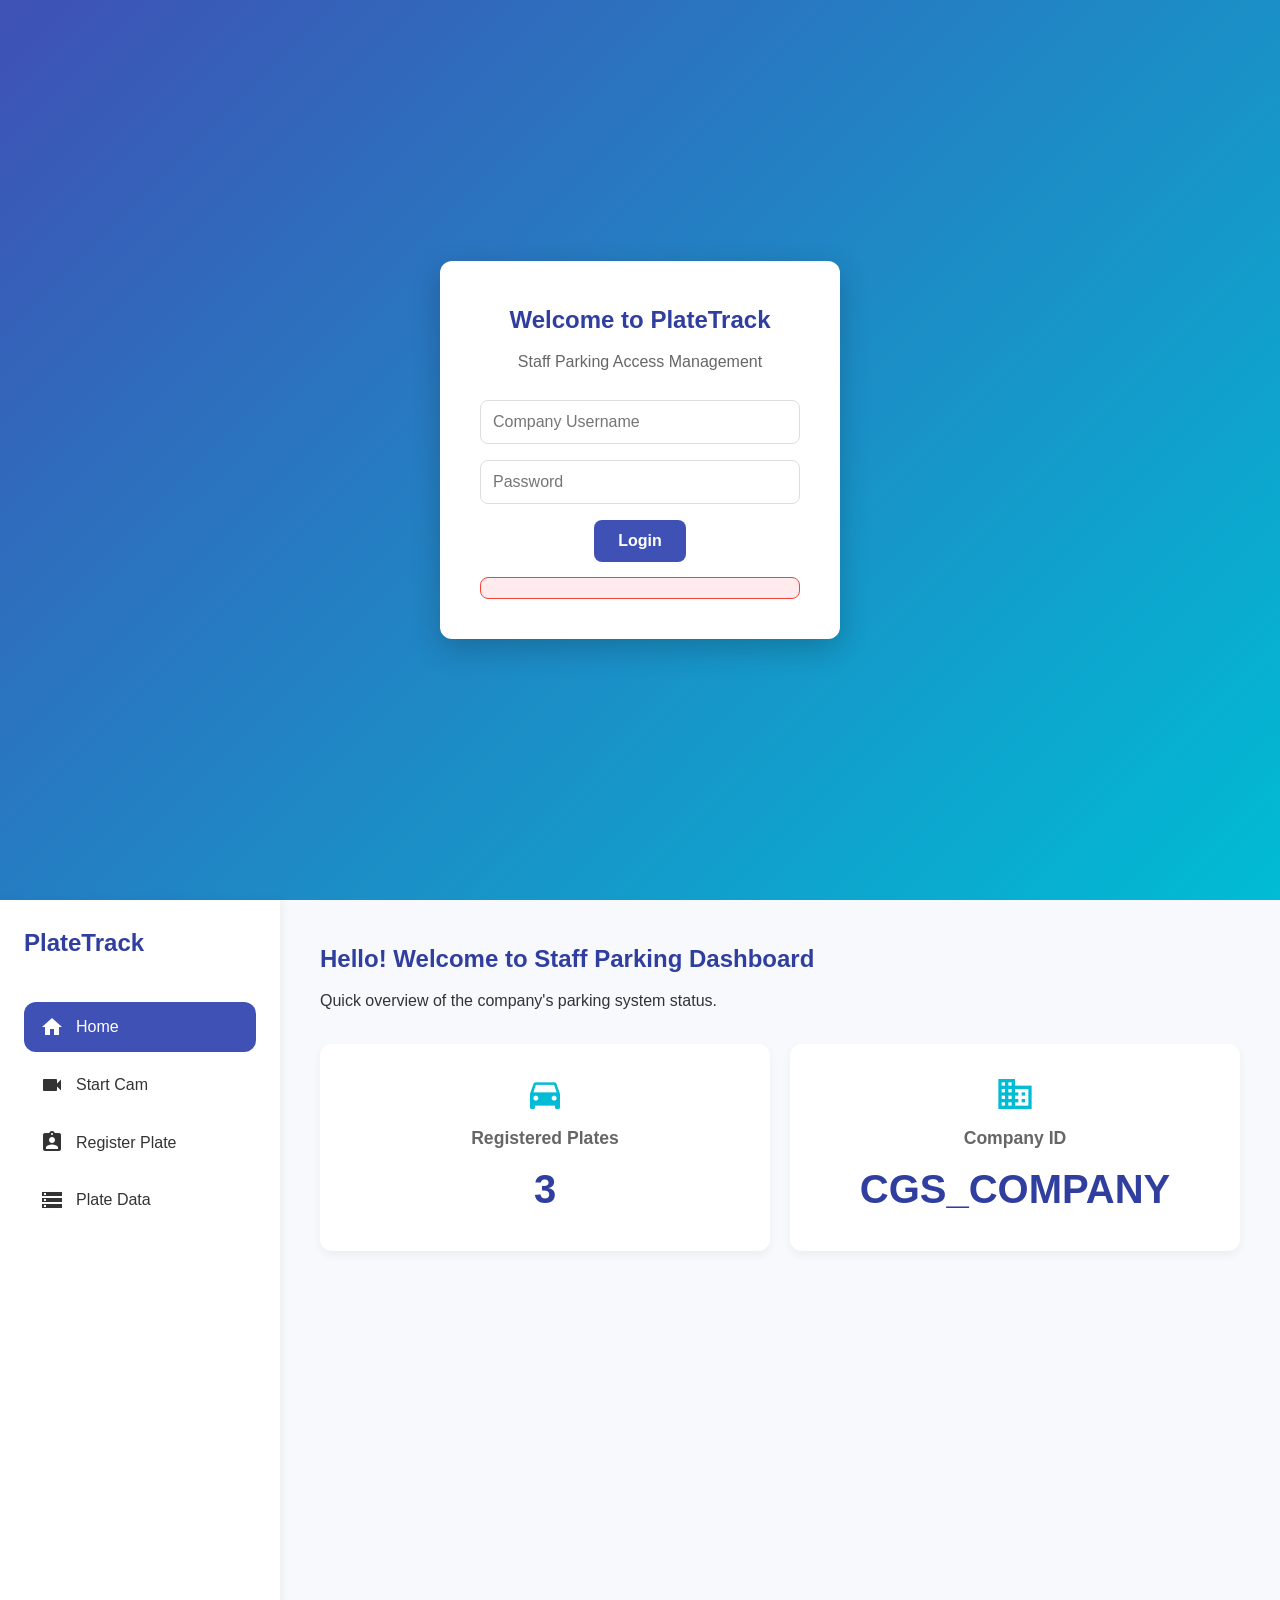
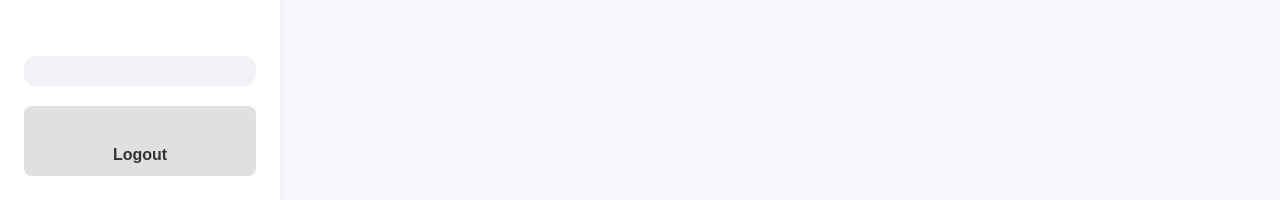
==== index.html @ 6964cb4d "Add files via upload" ====
<!DOCTYPE html>
<html lang="en">
<head>
    <meta charset="UTF-8">
    <meta name="viewport" content="width=device-width, initial-scale=1.0">
    <title>PlateTrack | Staff Parking Security</title>
    <link rel="stylesheet" href="style.css">
    <link href="https://fonts.googleapis.com/icon?family=Material+Icons" rel="stylesheet">
</head>
<body>

    <div id="app">
        <section id="login-screen" class="screen active">
            <div class="login-card">
                <h2>Welcome to PlateTrack</h2>
                <p>Staff Parking Access Management</p>
                <form id="login-form">
                    <input type="text" id="username" placeholder="Company Username" required>
                    <input type="password" id="password" placeholder="Password" required>
                    <button type="submit" class="btn primary" >Login</button>
                </form>
                <div id="login-message" class="message error"></div>
            </div>
        </section>

        <section id="dashboard-screen" class="screen">
            <aside class="sidebar">
                <div class="logo">PlateTrack</div>
                <nav class="main-nav">
                    <a href="#" class="nav-item active" data-target="home-view"><span class="material-icons">home</span>Home</a>
                    <a href="#" class="nav-item" data-target="camera-view"><span class="material-icons">videocam</span>Start Cam</a>
                    <a href="#" class="nav-item" data-target="register-view"><span class="material-icons">assignment_ind</span>Register Plate</a>
                    <a href="#" class="nav-item" data-target="data-view"><span class="material-icons">storage</span>Plate Data</a>
                </nav>
                <div class="user-profile" id="user-profile-summary">
                    </div>
                <button class="btn secondary" id="logout-btn"><span class="material-icons">logout</span>Logout</button>
            </aside>

            <main class="content">
                <div id="home-view" class="view active">
                    <h1>Hello! Welcome to Staff Parking Dashboard</h1>
                    <p>Quick overview of the company's parking system status.</p>
                    <div class="metrics">
                        <div class="metric-card">
                            <span class="material-icons">directions_car</span>
                            <h3>Registered Plates</h3>
                            <p id="total-plates-count">0</p>
                        </div>
                        <div class="metric-card">
                            <span class="material-icons">business</span>
                            <h3>Company ID</h3>
                            <p id="company-id">CGS_COMPANY</p>
                        </div>
                    </div>
                </div>

                <div id="camera-view" class="view">
                    <h1>Start Live Plate Detection</h1>
                    <p>Activate the camera for real-time license plate recognition.</p>
                    <div class="camera-feed-container">
                        <div class="camera-placeholder">
                            
                            <p>Connecting to Python Detection Service...</p>
                            <button class="btn primary large" onclick="alert('Simulating camera activation and backend connection...');">Activate Camera Feed</button>
                        </div>
                    </div>
                </div>

                <div id="register-view" class="view">
                    <h1>Register Staff License Plate</h1>
                    <p>Use this form to register or update a staff member's car plate.</p>
                    <form id="register-form" class="card form-card">
                        <input type="text" id="reg-staff-id" placeholder="Staff ID (e.g., S001)" required>
                        <input type="text" id="reg-staff-name" placeholder="Staff Name" required>
                        <input type="text" id="reg-license-plate" placeholder="License Plate (e.g., B-1234-ABC)" required>
                        <button type="submit" class="btn primary">Register / Update Plate</button>
                        <div id="register-message" class="message"></div>
                    </form>
                </div>

                <div id="data-view" class="view">
                    <h1>Staff Plate Data</h1>
                    <p>View, search, and manage all registered staff license plates.</p>
                    
                    <div class="search-bar">
                        <input type="text" id="search-plate" placeholder="Search by License Plate (e.g., B-1234-ABC)">
                        <span class="material-icons">search</span>
                    </div>

                    <div class="data-table-container card">
                        <h3>Registered Staff List</h3>
                        <table id="plate-data-table">
                            <thead>
                                <tr>
                                    <th>Staff ID</th>
                                    <th>Staff Name</th>
                                    <th>License Plate</th>
                                    <th>Date Registered</th>
                                    <th>Action</th>
                                </tr>
                            </thead>
                            <tbody id="plate-data-body">
                                </tbody>
                        </table>
                    </div>
                </div>
            </main>
        </section>
    </div>

    <script src="script.js"></script>
</body>
</html>
---- style.css ----
/* General Reset and Font */
:root {
    --color-primary: #3f51b5; /* Friendly Blue/Violet */
    --color-primary-dark: #303f9f;
    --color-secondary: #00bcd4; /* Calming Cyan */
    --color-background: #f7f9fc;
    --color-surface: #ffffff;
    --color-text: #333333;
    --color-text-light: #666666;
    --color-success: #4caf50;
    --color-error: #f44336;
    --border-radius: 12px;
}

* {
    box-sizing: border-box;
    margin: 0;
    padding: 0;
}

body {
    font-family: -apple-system, BlinkMacSystemFont, 'Segoe UI', Roboto, Helvetica, Arial, sans-serif;
    background-color: var(--color-background);
    color: var(--color-text);
    line-height: 1.6;
}

/* --- Layout Structure --- */
.screen {
    display: none;
    height: 100vh;
    width: 100%;
}

.screen.active {
    display: flex;
}

#dashboard-screen {
    display: grid;
    grid-template-columns: 280px 1fr;
    height: 100vh;
}

/* --- Sidebar & Navigation --- */
.sidebar {
    background-color: var(--color-surface);
    padding: 24px;
    display: flex;
    flex-direction: column;
    box-shadow: 2px 0 10px rgba(0, 0, 0, 0.05);
}

.logo {
    font-size: 1.5rem;
    font-weight: bold;
    color: var(--color-primary-dark);
    margin-bottom: 40px;
}

.main-nav {
    flex-grow: 1;
    display: flex;
    flex-direction: column;
    gap: 8px;
}

.nav-item {
    display: flex;
    align-items: center;
    gap: 12px;
    padding: 12px 16px;
    text-decoration: none;
    color: var(--color-text);
    border-radius: var(--border-radius);
    transition: background-color 0.2s, color 0.2s;
    font-weight: 500;
}

.nav-item:hover {
    background-color: #f0f2f5;
}

.nav-item.active {
    background-color: var(--color-primary);
    color: var(--color-surface);
}

.nav-item.active .material-icons {
    color: var(--color-surface);
}

.material-icons {
    font-size: 20px;
}

/* --- Content Area --- */
.content {
    padding: 40px;
    overflow-y: auto;
}

.view {
    display: none;
    animation: fadeIn 0.5s;
}

.view.active {
    display: block;
}

@keyframes fadeIn {
    from { opacity: 0; }
    to { opacity: 1; }
}

h1 {
    color: var(--color-primary-dark);
    margin-bottom: 10px;
}

/* --- UI Components (Rounded, Minimalist) --- */
.card {
    background-color: var(--color-surface);
    padding: 24px;
    border-radius: var(--border-radius);
    box-shadow: 0 4px 10px rgba(0, 0, 0, 0.05);
    margin-top: 20px;
}

input[type="text"], input[type="password"] {
    width: 100%;
    padding: 12px;
    margin-bottom: 16px;
    border: 1px solid #ddd;
    border-radius: 8px;
    font-size: 16px;
    transition: border-color 0.2s;
}

input[type="text"]:focus, input[type="password"]:focus {
    border-color: var(--color-primary);
    outline: none;
}

.btn {
    padding: 12px 24px;
    border: none;
    border-radius: 8px;
    cursor: pointer;
    font-size: 16px;
    font-weight: 600;
    transition: background-color 0.2s, transform 0.1s;
}

.btn.primary {
    background-color: var(--color-primary);
    color: var(--color-surface);
}

.btn.primary:hover {
    background-color: var(--color-primary-dark);
}

.btn.secondary {
    background-color: #e0e0e0;
    color: var(--color-text);
}

.btn.secondary:hover {
    background-color: #ccc;
}

.btn.danger {
    background-color: var(--color-error);
    color: var(--color-surface);
}

.btn.danger:hover {
    background-color: #d32f2f;
}

.btn.large {
    font-size: 18px;
    padding: 15px 30px;
}

/* --- Login Screen --- */
#login-screen {
    justify-content: center;
    align-items: center;
    background: linear-gradient(135deg, var(--color-primary), var(--color-secondary));
    flex-direction: column;
}

.login-card {
    background-color: var(--color-surface);
    padding: 40px;
    border-radius: var(--border-radius);
    box-shadow: 0 10px 30px rgba(0, 0, 0, 0.2);
    width: 400px;
    text-align: center;
}

.login-card h2 {
    color: var(--color-primary-dark);
    margin-bottom: 10px;
}

.login-card p {
    color: var(--color-text-light);
    margin-bottom: 25px;
}

/* --- Home View Metrics --- */
.metrics {
    display: flex;
    gap: 20px;
    margin-top: 30px;
}

.metric-card {
    flex: 1;
    display: flex;
    flex-direction: column;
    align-items: center;
    text-align: center;
    padding: 30px;
    background-color: var(--color-surface);
    border-radius: var(--border-radius);
    box-shadow: 0 4px 10px rgba(0, 0, 0, 0.05);
}

.metric-card .material-icons {
    font-size: 40px;
    color: var(--color-secondary);
    margin-bottom: 10px;
}

.metric-card h3 {
    font-size: 1.1rem;
    color: var(--color-text-light);
}

.metric-card p {
    font-size: 2.5rem;
    font-weight: 700;
    color: var(--color-primary-dark);
    margin-top: 5px;
}

/* --- Camera View --- */
.camera-feed-container {
    margin-top: 20px;
    background-color: #222;
    border-radius: var(--border-radius);
    min-height: 400px;
    display: flex;
    justify-content: center;
    align-items: center;
}

.camera-placeholder {
    color: #bbb;
    text-align: center;
    padding: 30px;
}

/* --- Data Table --- */
.search-bar {
    display: flex;
    align-items: center;
    gap: 10px;
    margin-bottom: 20px;
}

.search-bar input {
    flex-grow: 1;
    margin-bottom: 0;
}

.data-table-container {
    padding: 0; /* Remove padding from card to make table edges flush */
    overflow-x: auto;
}

.data-table-container h3 {
    padding: 20px 24px 0;
    color: var(--color-text);
}

#plate-data-table {
    width: 100%;
    border-collapse: collapse;
    margin-top: 15px;
}

#plate-data-table th, #plate-data-table td {
    padding: 15px 24px;
    text-align: left;
    border-bottom: 1px solid #eee;
}

#plate-data-table th {
    background-color: #f0f2f5;
    color: var(--color-primary-dark);
    font-weight: 600;
    text-transform: uppercase;
    font-size: 0.9rem;
}

#plate-data-table tr:hover {
    background-color: #fcfdff;
}

/* --- Messages and Warnings --- */
.message {
    padding: 10px;
    margin-top: 15px;
    border-radius: 8px;
    font-weight: 500;
    text-align: center;
}

.message.success {
    background-color: #e8f5e9;
    color: var(--color-success);
    border: 1px solid var(--color-success);
}

.message.error {
    background-color: #ffebee;
    color: var(--color-error);
    border: 1px solid var(--color-error);
}

.message.warning {
    background-color: #fffde7;
    color: #ffb300;
    border: 1px solid #ffb300;
}

/* --- User Profile Summary --- */
.user-profile {
    margin-top: 20px;
    padding: 15px;
    background-color: #f0f2f5;
    border-radius: var(--border-radius);
    margin-bottom: 20px;
}

.user-profile h4 {
    margin: 0 0 5px 0;
    color: var(--color-primary);
}

.user-profile p {
    font-size: 0.9rem;
    color: var(--color-text-light);
}
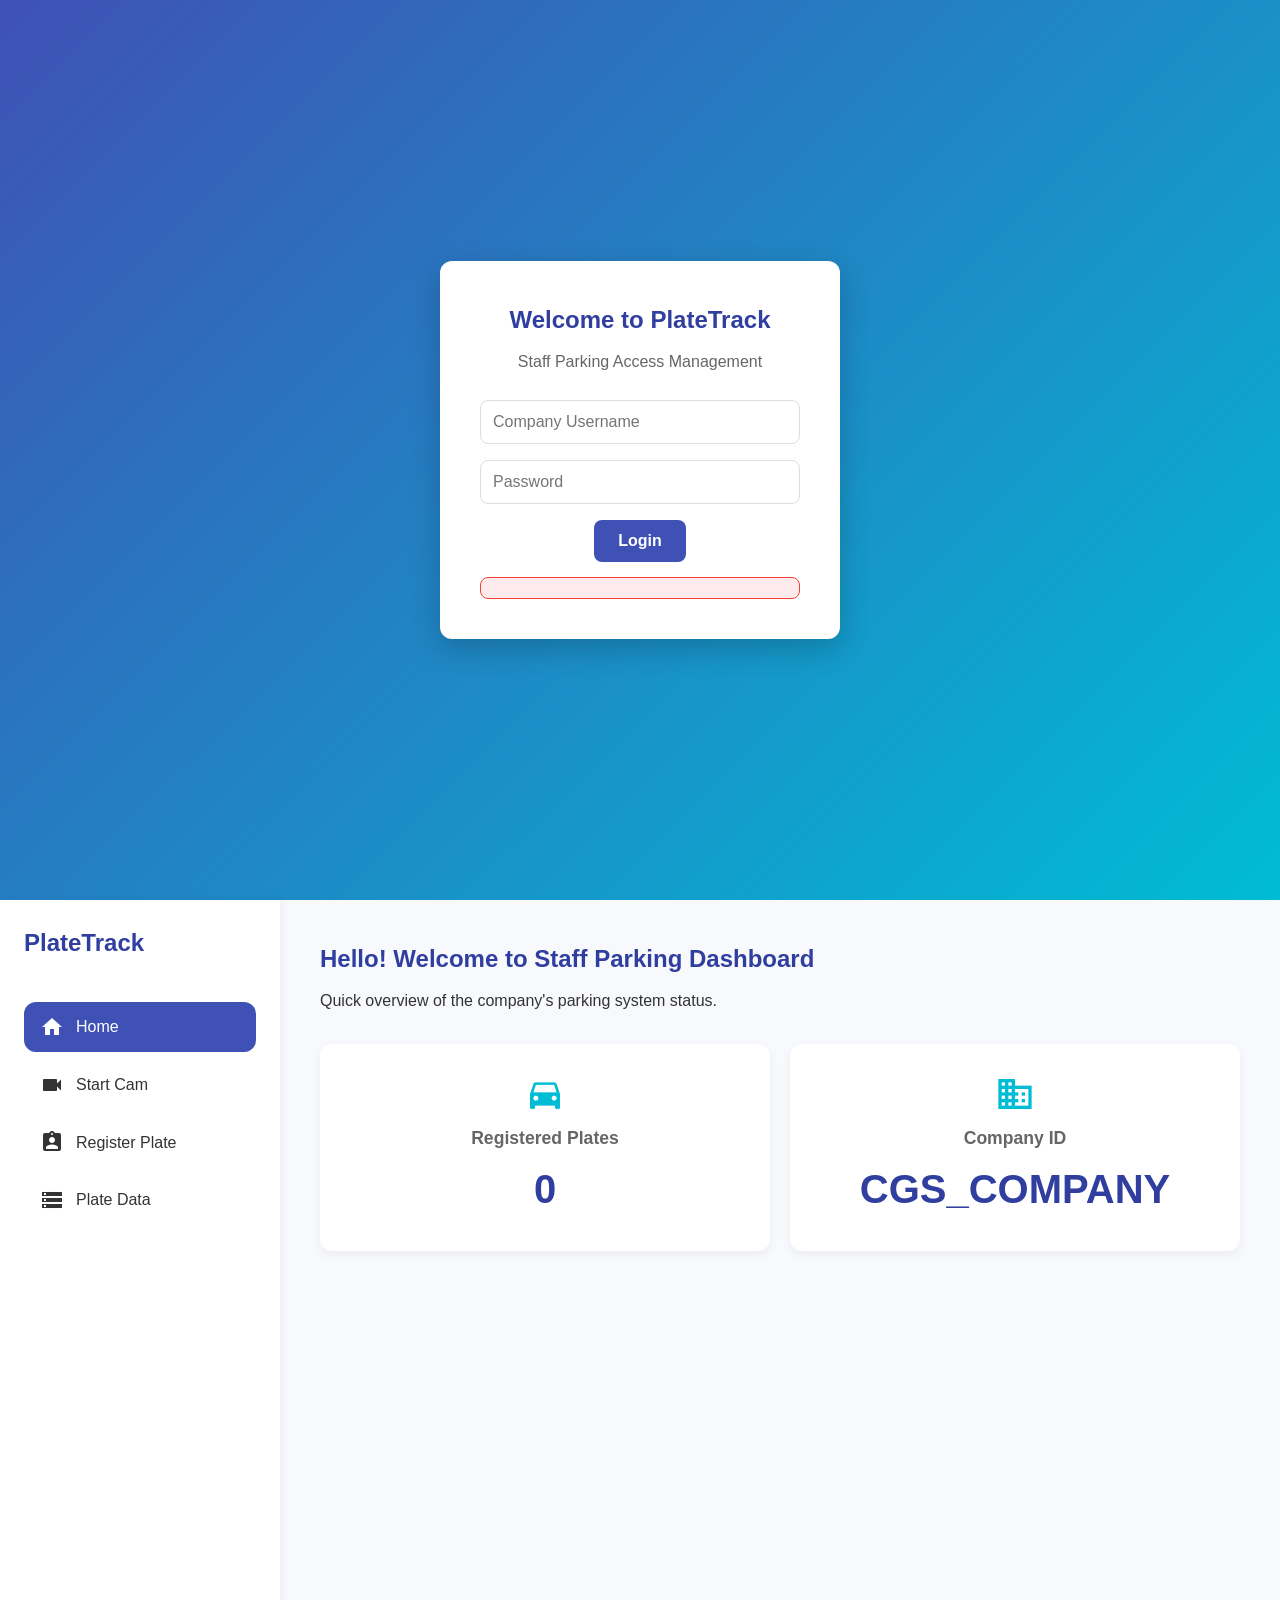
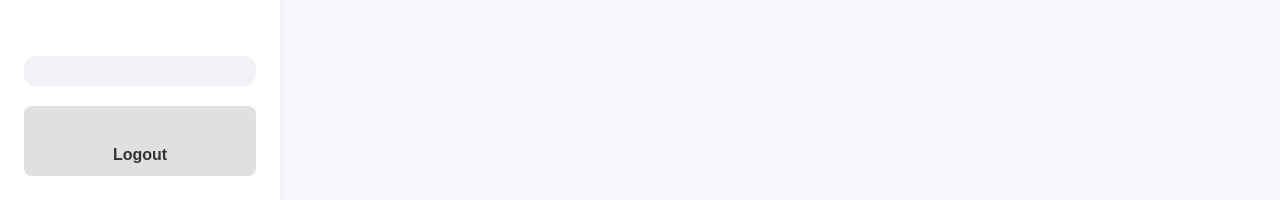
==== commit 94a307c9: "Fix bugs" ====
--- a/index.html
+++ b/index.html
@@ -56,24 +56,64 @@
                 </div>
 
                 <div id="camera-view" class="view">
-                    <h1>Start Live Plate Detection</h1>
-                    <p>Activate the camera for real-time license plate recognition.</p>
-                    <div class="camera-feed-container">
-                        <div class="camera-placeholder">
-                            
-                            <p>Connecting to Python Detection Service...</p>
-                            <button class="btn primary large" onclick="alert('Simulating camera activation and backend connection...');">Activate Camera Feed</button>
+                   
+                     <h1>Plate Reader Security Check</h1>
+                    
+                    <div class="card form-container" style="position: relative; width: 640px;">
+                        
+                    
+                        <video
+                            id="camera"
+                            autoplay
+                            playsinline
+                            width="640"
+                            height="480"
+                            style="border-radius: 8px; background: black;"
+                        ></video>
+
+                        <canvas
+                            id="overlay"
+                            width="640"
+                            height="480"
+                            style="
+                                position: absolute;
+                                top: 0;
+                                left: 0;
+                                pointer-events: none;
+                            "
+                        ></canvas>
+
+                        <div style="margin-top: 12px; display: flex; gap: 10px;">
+                            <button id="start-detect" class="btn primary">
+                                Start Detect
+                            </button>
+                            <button id="stop-detect" class="btn secondary">
+                                Stop
+                            </button>
+                        </div>
+
+                        <div
+                            id="reader-message"
+                            class="message"
+                            style="margin-top: 12px; display: none;"
+                        ></div>
+
+                        <div class="card" style="margin-top: 16px; padding: 16px;">
+                            <div style="display: grid; gap: 8px;">
+                                <p><strong>Final Match:</strong> <span id="ocr-matched" style="color: #666;">-</span></p>
+                                <p><strong>Authorized:</strong> <span id="ocr-authorized" style="color: #666;">-</span></p>
+                                <p><strong>Confidence:</strong> <span id="result-confidence" style="color: #666;">N/A</span></p>
+                            </div>
                         </div>
                     </div>
                 </div>
-
                 <div id="register-view" class="view">
                     <h1>Register Staff License Plate</h1>
                     <p>Use this form to register or update a staff member's car plate.</p>
                     <form id="register-form" class="card form-card">
                         <input type="text" id="reg-staff-id" placeholder="Staff ID (e.g., S001)" required>
                         <input type="text" id="reg-staff-name" placeholder="Staff Name" required>
-                        <input type="text" id="reg-license-plate" placeholder="License Plate (e.g., B-1234-ABC)" required>
+                        <input type="text" id="reg-license-plate" placeholder="License Plate (e.g., B1234ABC)" required>
                         <button type="submit" class="btn primary">Register / Update Plate</button>
                         <div id="register-message" class="message"></div>
                     </form>
@@ -84,7 +124,7 @@
                     <p>View, search, and manage all registered staff license plates.</p>
                     
                     <div class="search-bar">
-                        <input type="text" id="search-plate" placeholder="Search by License Plate (e.g., B-1234-ABC)">
+                        <input type="text" id="search-plate" placeholder="Search by License Plate (e.g., B1234ABC)">
                         <span class="material-icons">search</span>
                     </div>
 
--- a/style.css
+++ b/style.css
@@ -323,11 +323,13 @@
 }
 
 .message.success {
-    background-color: #e8f5e9;
-    color: var(--color-success);
-    border: 1px solid var(--color-success);
-}
-
+    background-color: #d4edda;
+    color: #155724;
+    border: 1px solid #c3e6cb;
+    padding: 12px;
+    border-radius: 4px;
+    font-weight: bold;
+}
 .message.error {
     background-color: #ffebee;
     color: var(--color-error);
